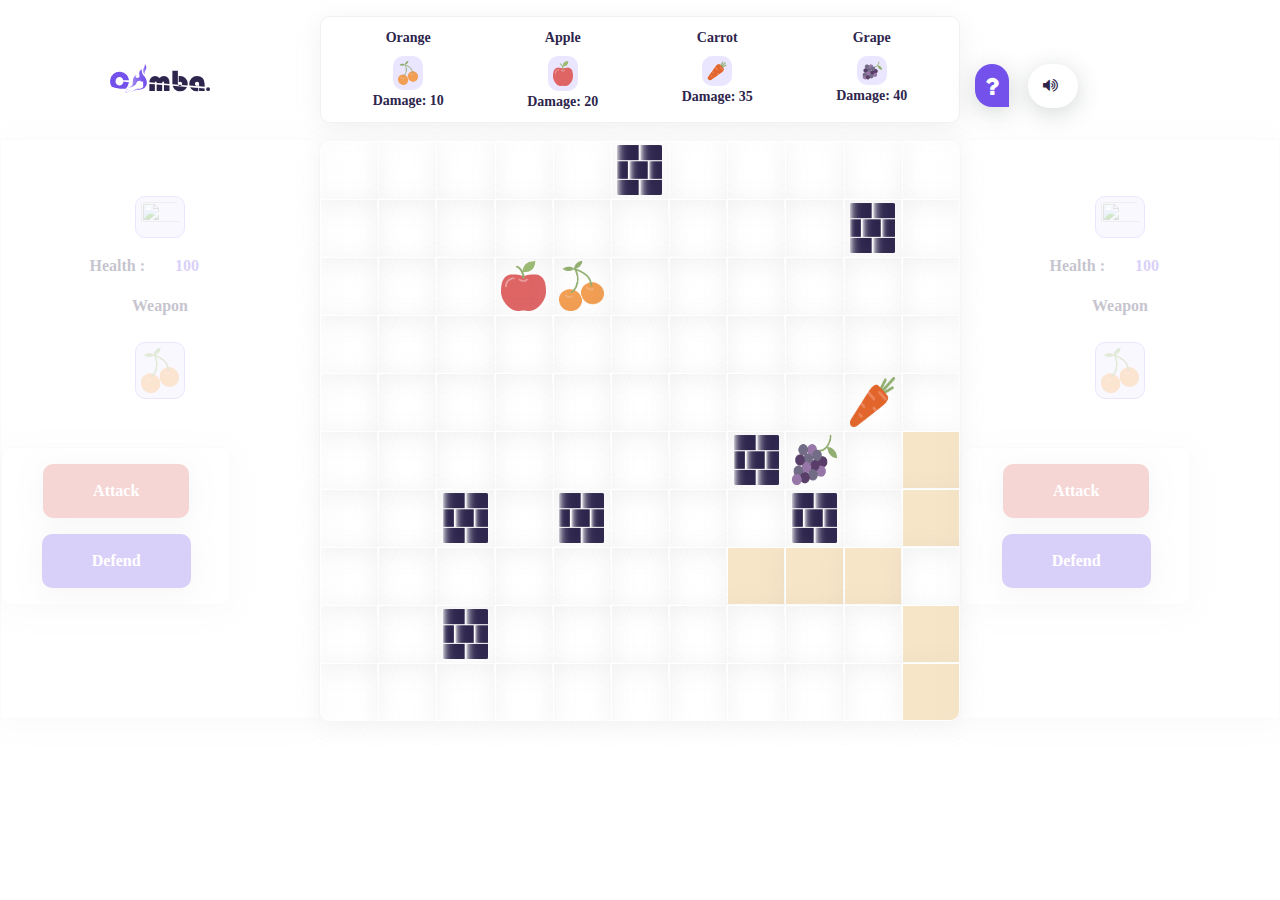
==== home.html @ 48c97e60 "Add attack and defend button" ====
<!DOCTYPE html>
<html lang="en">

<head>
    <meta charset="UTF-8">
    <meta name="viewport" content="width=device-width, initial-scale=1.0">
    <title>comba -Game board </title>

    <!--Tab icon-->
    <link rel="icon" href="./assets/imgs/logo/logo_single02.png">

    <!--Bootstrap CSS-->
    <link rel="stylesheet" href="https://stackpath.bootstrapcdn.com/bootstrap/4.3.1/css/bootstrap.min.css"
        integrity="sha384-ggOyR0iXCbMQv3Xipma34MD+dH/1fQ784/j6cY/iJTQUOhcWr7x9JvoRxT2MZw1T" crossorigin="anonymous" />

    <!--FontAwesome for icons-->
    <link rel="stylesheet" type="text/css"
        href="https://stackpath.bootstrapcdn.com/font-awesome/4.7.0/css/font-awesome.min.css">
    <link href="https://fonts.googleapis.com/css?family=Josefin+Sans&display=swap" rel="stylesheet">
    <link rel="stylesheet" href="./assets/css/home.css">
</head>

<body>

    <!-- Main Panel-->
    <div class="main container-fluid">
        <div class="row">
            <!-- Header-->
            <div class="col-12 mt-3">
                <div class="row">
                    <div class="col-3 text-center mt-5">
                        <img id="testRefresh" width="100" height="90" class="img-fluid"
                            src="./assets/imgs/logo/logo.svg" alt="logo-full">
                    </div>
                    <div class="col-6 damageInfos">
                        <div class="row make-shadow info-damage">
                            <div class="col-3 text-left">
                                <div class="row">
                                    <div class="col-12 text-center">Orange</div>
                                    <div class="col-12 text-center"><img width="30" height="20"
                                            src="./assets/imgs/weapons/orange.png" class="img-fluid mt-2 border-square"
                                            src="weapon orange" alt=""></div>
                                    <div class="col-12 text-center">Damage: 10</div>
                                </div>
                            </div>
                            <div class="col-3 text-left">
                                <div class="row">
                                    <div class="col-12 text-center">Apple</div>
                                    <div class="col-12 text-center"><img width="30" height="20"
                                            src="./assets/imgs/weapons/apple.png" class="img-fluid mt-2 border-square"
                                            src="weapon orange" alt=""></div>
                                    <div class="col-12 text-center">Damage: 20</div>
                                </div>
                            </div>
                            <div class="col-3 text-left">
                                <div class="row">
                                    <div class="col-12 text-center">Carrot</div>
                                    <div class="col-12 text-center"><img width="30" height="20"
                                            src="./assets/imgs/weapons/carrot.png" class="img-fluid mt-2 border-square"
                                            src="weapon orange" alt=""></div>
                                    <div class="col-12 text-center">Damage: 35</div>
                                </div>
                            </div>
                            <div class="col-3 text-left">
                                <div class="row">
                                    <div class="col-12 text-center">Grape</div>
                                    <div class="col-12 text-center"><img width="30" height="20"
                                            src="./assets/imgs/weapons/grape.png" class="img-fluid mt-2 border-square"
                                            src="weapon orange" alt=""></div>
                                    <div class="col-12 text-center">Damage: 40</div>
                                </div>
                            </div>
                        </div>
                    </div>
                    <div class="col-3 mt-5">
                        <div class="row">
                            <div class="col-2">
                                <!-- Button trigger modal -->
                                <button type="button" class="btn btn-primary button-help damageInfos"
                                    data-toggle="modal" data-target="#exampleModalLong">
                                    <i class="fa fa-question" style="color:white; font-size:24px;"></i>
                                </button>

                                <!-- Modal -->
                                <div class="modal fade" id="exampleModalLong" tabindex="-1" role="dialog"
                                    aria-labelledby="exampleModalLongTitle" aria-hidden="true">
                                    <div class="modal-dialog" role="document">
                                        <div class="modal-content">
                                            <div class="modal-header">
                                                <h5 class="modal-title" id="exampleModalLongTitle">
                                                    <div class="container">
                                                        <div class="row">
                                                            <div class="col-12 text-left">
                                                                <img style="width:40px; height: 50px;" class="img-fluid"
                                                                    src="./assets/imgs/logo/logo_single01.png" alt="">
                                                            </div>
                                                            <div class="col-12 text-left mt-3">
                                                                <strong>Help about Comba Game</strong>
                                                            </div>
                                                        </div>
                                                    </div>
                                                </h5>
                                                <button
                                                    style="color: #7451eb;background-color: #dad2f7;border-radius: 0px 0px 0px 10px;"
                                                    type="button" class="close" data-dismiss="modal" aria-label="Close">
                                                    <span aria-hidden="true">&times;</span>
                                                </button>
                                            </div>
                                            <div class="modal-body p-5">

                                                <div id="rules-section" class="modalContent">
                                                    <div class="text-left">
                                                        <div>
                                                            <h2> <strong style="color: #7451eb;">Game help</strong>
                                                            </h2>
                                                        </div>
                                                        <h4 class="mt-3"><strong>Movement rules</strong> </h4>
                                                        <ul>
                                                            <li>Movement takes place in turns.</li>
                                                            <li>For each turn, player can move from 1 to 3 boxes
                                                                (horizontally or vertically) before ending their
                                                                turn.</li>
                                                            <li>If player passes over a box containing a weapon, he
                                                                leave his current weapon on site and replace it with
                                                                the new one.</li>

                                                            <li>If players cross over adjacent squares (horizontally
                                                                or vertically), a battle begins.</li>
                                                        </ul>
                                                    </div>
                                                    <div class="text-left">
                                                        <h4><strong>Battle rules</strong></h4>
                                                        <ul>
                                                            <li>Each player attacks in turn.</li>
                                                            <li>Damage depends on the player's weapon.</li>
                                                            <li>Player can choose to attack or defend against the
                                                                next shot.</li>
                                                            <li>If the player chooses to defend themselves, they
                                                                sustain 50% less damage than normal.</li>
                                                            <li>As soon as life points of a player (initially 100)
                                                                falls to 0, game is over.</li>
                                                        </ul>
                                                    </div>
                                                </div>
                                            </div>
                                        </div>
                                    </div>
                                </div>
                            </div>
                            <div class="col-3 damageInfos text-center">
                                <div class="button-audio">
                                    <i class="fa fa-volume-up bgAudio" style="color:#2e254d; font-size:16px;"></i>
                                </div>
                            </div>
                            <div class="col-6">
                            </div>
                        </div>


                    </div>
                </div>
            </div>

            <!-- player One-->
            <div style="border-radius: 0px 10px 0px 0px;" class="col-3 col-md-3 mt-3 text-center make-shadow"
                id="playerOne">

                <div class="row">
                    <div class="col-12">
                        <div id="playerOneName" class="mt-5"></div>
                    </div>
                    <div class="col-12">
                        <img width="50" height="40" class="img-fluid mt-2 border-square make-border"
                            id="playerOnePicture" src="" alt="">
                    </div>
                    <div class="col-12">
                        <div class="row mt-2">
                            <div class="col-6 text-right mt-2">
                                <p>Health :</p>
                            </div>
                            <div id="healhtOne" class="col-6 text-left mt-2">
                                100
                            </div>
                        </div>
                    </div>
                    <div class="col-12">
                        <p>Weapon</p>
                    </div>
                    <div id="weaponPlayerOne" class="col-12">
                        <img width="50" height="40" class="img-fluid mt-2 border-square make-border"
                            src="./assets/imgs/weapons/orange.png" alt="">
                    </div>

                    <div class="col-12 mt-5 block-comba">
                        <div class="row make-shadowB">
                            <div class="col-12">
                                <button id="attackPlayerOne" class="btn-danger button-attack mt-3">Attack</button>
                            </div>
                            <div class="col-12 mt-3">
                                <button id="defendPlayerOne" class="btn-primary button-defend mb-3">Defend</button>
                            </div>
                        </div>
                    </div>

                </div>
            </div>
            <!-- End player One-->
            <div class="col-6 col-md-6 mb-3 text-center" id="root">

            </div>

            <!-- player Two-->
            <div style="border-radius: 10px 0px 0px 0px;" class="col-3 col-md-3 mt-3  text-center make-shadow"
                id="playerTwo">

                <div class="row">
                    <div class="col-12">
                        <div id="playerTwoName" class="mt-5"></div>
                    </div>
                    <div class="col-12">
                        <img width="50" height="40" class="img-fluid mt-2 border-square make-border"
                            id="playerTwoPicture" src="" alt="">
                    </div>
                    <div class="col-12">
                        <div class="row mt-2">
                            <div class="col-6 text-right mt-2">
                                <p>Health :</p>
                            </div>
                            <div id="healhtTwo" class="col-6 text-left mt-2">
                                100
                            </div>
                        </div>
                    </div>
                    <div class="col-12">
                        <p>Weapon</p>
                    </div>
                    <div id="weaponPlayerTwo" class="col-12">
                        <img width="50" height="40" class="img-fluid mt-2 border-square make-border"
                            src="./assets/imgs/weapons/orange.png" alt="">
                    </div>
                    <div class="col-12 mt-5 block-comba">
                        <div class="row make-shadowB">
                            <div class="col-12">
                                <button id="attackPlayerTwo" class="btn-danger button-attack mt-3">Attack</button>
                            </div>
                            <div class="col-12 mt-3">
                                <button id="defendPlayerTwo" class="btn-primary button-defend mb-3">Defend</button>
                            </div>
                        </div>
                    </div>

                </div>
                <!-- End player Two-->
            </div>
        </div>
    </div>
    </div>
    <div class="container mt-5" id="forPC">
        <div class="row">
            <div class="col-12">
                <img class="img-fluid" src="./assets/imgs/logo/logo.png" alt="logo">
            </div>
            <div class="col-12 tex-center mt-5">
                <p>This <strong style="color: #7451eb;">Game</strong> is only available for <strong>PC</strong> and
                    <strong>Tablettes</strong>.
                </p>
            </div>
        </div>
    </div>
</body>

<!-- Loading JS files-->

<script src="https://ajax.googleapis.com/ajax/libs/jquery/1.11.0/jquery.min.js"></script>
<script src="https://cdnjs.cloudflare.com/ajax/libs/popper.js/1.14.7/umd/popper.min.js"></script>
<script src="https://stackpath.bootstrapcdn.com/bootstrap/4.3.1/js/bootstrap.min.js"></script>
<script src="./assets/js/playStore.js"></script>
<script src="./assets/js/Cell.js"></script>
<script src="./assets/js/controlAudio.js"></script>
<script src="./assets/js/Grid.js"></script>
<script src="./assets/js/Game.js"></script>
<script src="./assets/js/Player.js"></script>
<script src="./assets/js/Weapon.js"></script>
<script src="./assets/js/moveManage.js"></script>
<script src="./assets/js/main.js"></script>

</html>
---- assets/css/home.css ----
body {
    width: 100%;
    height: 100%;
}

* {
    font-family: 'Poiret One', cursive;
    font-weight: 600;
    color: #2e254d;
}

::selection {
    background-color: #b5a0fa;
    color: #fff;
}

#root {
    top: 18px;
    margin: auto;
    height: 100%;
    width: 100%;
    padding: 0;
    border: none;
    border-radius: 10px;
    background-image: url('./../imgs/root-bg.jp');
    background-size: cover;
    background-repeat: no-repeat;
    background-attachment: fixed;
    background-position: center;
}



.border-square {
    padding: 5px;
    border-radius: 10Px;
    background-color: #ebe6ff;
}

.make-border {
    border: 1px solid #b5a0fa;
}

#healhtOne,
#healhtTwo,
#damagePlayerOne,
#damagePlayerTwo {
    color: #7451eb;
    font-weight: 600;
}

.make-shadow {
    box-shadow: 0 5px 25px rgba(179, 180, 180, 0.2);
    border: 1px solid #f1f1f1;
}

.info-damage {
    border-radius: 10px;
    font-size: 14px;
    padding: 10px;
}

.box {
    padding: 1.5% 1% 3.5% 3%;
    text-align: center;
    border: 0.1px solid #fff;
    display: inline-block;
    box-shadow: 0 5px 25px rgba(158, 158, 158, 0.15);
    cursor: pointer;
    color: transparent;

}

/*Players block*/
#playerTwo,
#playerOne {
    opacity: 0;
}

/*Buttons properties*/
.button-help:hover {
    background-color: #5f34eb;
}

.button-help {
    box-shadow: 0 5px 25px rgba(34, 60, 47, .2);
    transition: 2 box-shadow;
    border: none;
    outline: none;
    letter-spacing: 5px;
    background-color: #7451eb;
    padding: 10px 5px 5px 10px;
    border-radius: 100px 100px 0px 100px;
}

.button-audio {
    height: 100%;
    width: 100%;
    box-shadow: 0 5px 25px rgba(34, 60, 47, .2);
    transition: 2 box-shadow;
    border: none;
    box-sizing: border-box;
    letter-spacing: 5px;
    padding: 10px 10px 10px 10px;
    border-radius: 100px 100px 100px 100px;
}

.button-help:hover,
.button-audio:hover {
    box-shadow: 0 10px 25px rgba(34, 60, 47, .09);
}

/*button Game*/
.make-shadowB {
    box-shadow: 0 5px 25px rgba(179, 180, 180, 0.2);
    border-radius: 10px;
    width: 80%;
    display: flex;
    border: 1px solid #f1f1f1;
}
.button-defend {
    background-color: #7451eb;
    outline: none;
    border: none;
    padding: 15px 50px 15px 50px;
    box-shadow: 0 5px 25px rgba(122, 124, 123, 0.25);
    transition: 2 box-shadow;
    border-radius: 10px;
}

.button-defend:hover {
    background-color: #6039e0;
    box-shadow: 0 5px 25px rgba(255, 255, 255, 0.2);
}

.button-attack {
    background-color: #df6565;
    outline: none;
    border: none;
    border-radius: 10px;
    padding: 15px 50px 15px 50px;
    box-shadow: 0 5px 25px rgba(122, 124, 123, 0.25);
    transition: 2 box-shadow;
}

.button-attack:hover {
    background-color: #d34e4e;
    box-shadow: 0 5px 25px rgba(255, 255, 255, 0.2);
}

#forPC {
    display: none;
}

.obstacle,
.weapon,
.player {
    background-size: cover;
    background-repeat: no-repeat;
    background-position: center;
    background-size: 45px 50px;
}

.obstacle {
    background-image: url('../../assets/imgs/obstacles/wall.png');
}


/*-------------- Medias Queries for Mobile --------------*/

@media (max-width: 767.98px) {

    .main {
        display: none;
    }

    #forPC {
        display: block;
        font-size: 30px;
        font-weight: 200;
        text-align: center;
    }

}

/*-------------- Medias Query for Tablettes --------------*/

@media (max-width: 991.98px) {

    .obstacle,
    .weapon,
    .player {
        background-size: 25px 30px;
    }
}
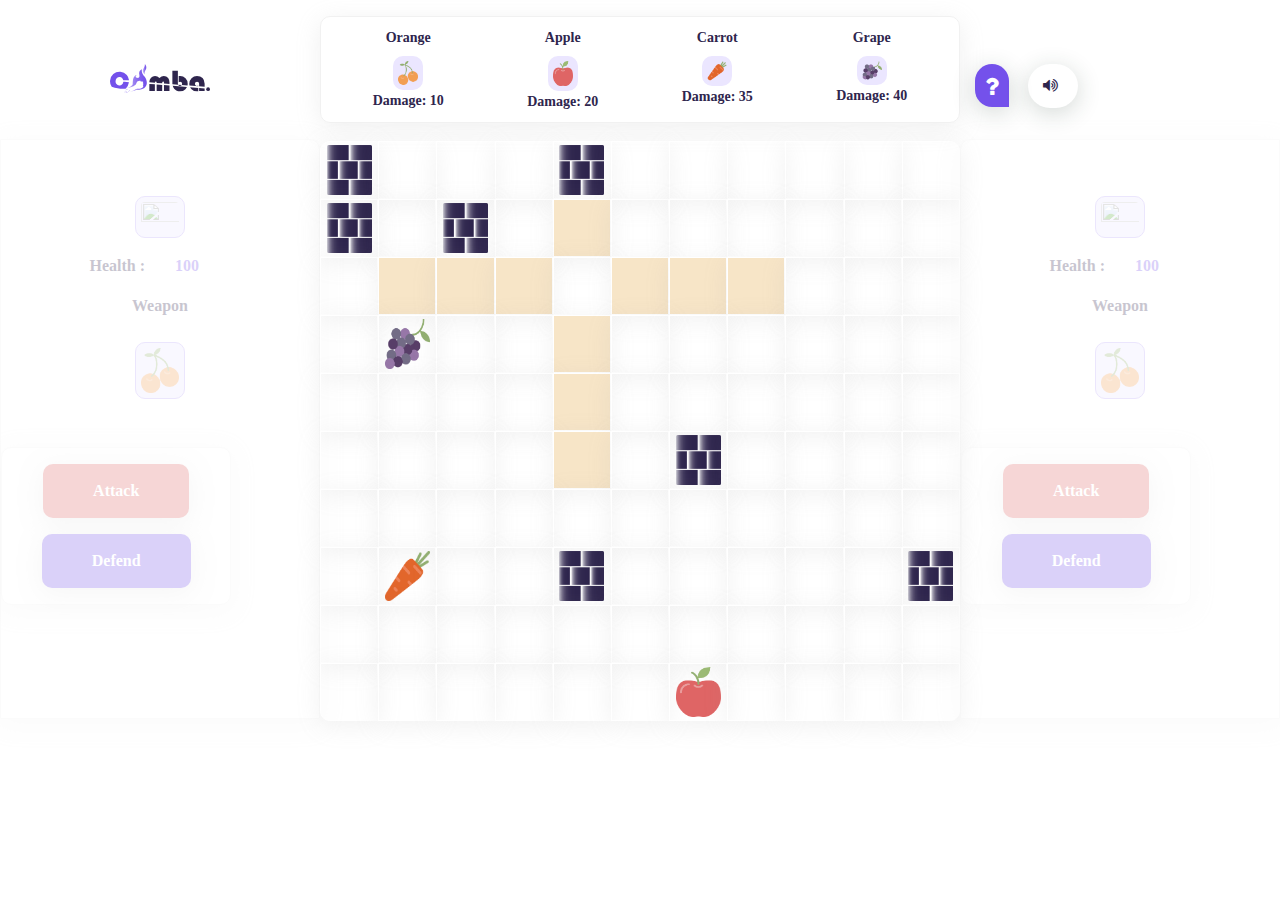
==== commit 13f62b8e: "Start with pick weapon feature" ====
--- a/home.html
+++ b/home.html
@@ -186,8 +186,8 @@
                     <div class="col-12">
                         <p>Weapon</p>
                     </div>
-                    <div id="weaponPlayerOne" class="col-12">
-                        <img width="50" height="40" class="img-fluid mt-2 border-square make-border"
+                    <div  class="col-12">
+                        <img id="weaponPlayerOne" width="50" height="40" class="img-fluid mt-2 border-square make-border"
                             src="./assets/imgs/weapons/orange.png" alt="">
                     </div>
 
@@ -234,8 +234,8 @@
                     <div class="col-12">
                         <p>Weapon</p>
                     </div>
-                    <div id="weaponPlayerTwo" class="col-12">
-                        <img width="50" height="40" class="img-fluid mt-2 border-square make-border"
+                    <div  class="col-12">
+                        <img id="weaponPlayerTwo" width="50" height="40" class="img-fluid mt-2 border-square make-border"
                             src="./assets/imgs/weapons/orange.png" alt="">
                     </div>
                     <div class="col-12 mt-5 block-comba">
@@ -281,7 +281,6 @@
 <script src="./assets/js/Game.js"></script>
 <script src="./assets/js/Player.js"></script>
 <script src="./assets/js/Weapon.js"></script>
-<script src="./assets/js/moveManage.js"></script>
 <script src="./assets/js/main.js"></script>
 
 </html>--- a/assets/css/home.css
+++ b/assets/css/home.css
@@ -29,7 +29,10 @@
     background-position: center;
 }
 
-
+/*Block comba hide by default*/
+.block-comba{
+    
+}
 
 .border-square {
     padding: 5px;
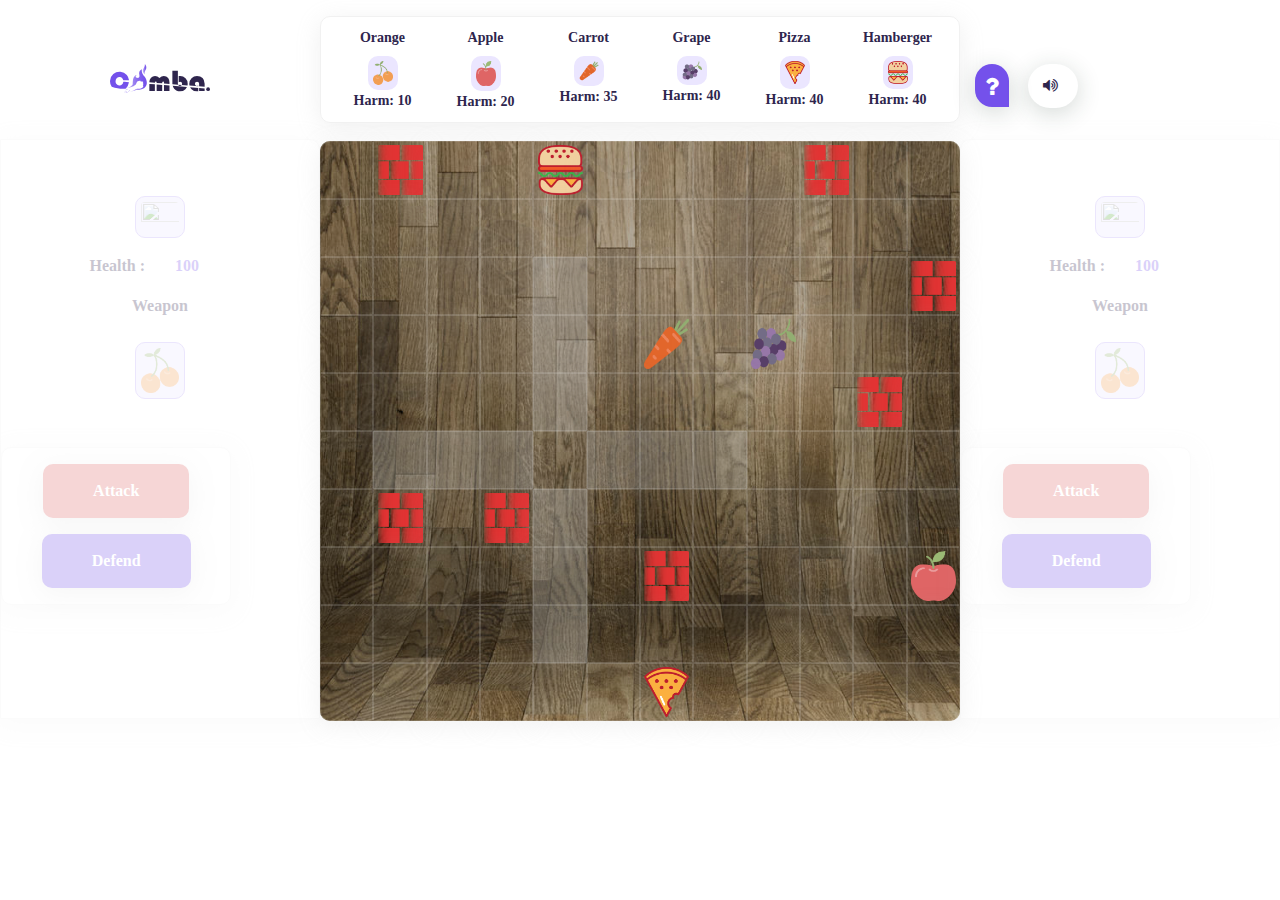
==== commit 1b13c2f2: "Add new weapons" ====
--- a/home.html
+++ b/home.html
@@ -34,40 +34,59 @@
                     </div>
                     <div class="col-6 damageInfos">
                         <div class="row make-shadow info-damage">
-                            <div class="col-3 text-left">
+
+                            <div class="col-2 text-left">
                                 <div class="row">
                                     <div class="col-12 text-center">Orange</div>
                                     <div class="col-12 text-center"><img width="30" height="20"
                                             src="./assets/imgs/weapons/orange.png" class="img-fluid mt-2 border-square"
-                                            src="weapon orange" alt=""></div>
-                                    <div class="col-12 text-center">Damage: 10</div>
-                                </div>
-                            </div>
-                            <div class="col-3 text-left">
+                                            alt=""></div>
+                                    <div class="col-12 text-center">Harm: 10</div>
+                                </div>
+                            </div>
+                            <div class="col-2 text-left">
                                 <div class="row">
                                     <div class="col-12 text-center">Apple</div>
                                     <div class="col-12 text-center"><img width="30" height="20"
                                             src="./assets/imgs/weapons/apple.png" class="img-fluid mt-2 border-square"
-                                            src="weapon orange" alt=""></div>
-                                    <div class="col-12 text-center">Damage: 20</div>
-                                </div>
-                            </div>
-                            <div class="col-3 text-left">
+                                            alt=""></div>
+                                    <div class="col-12 text-center">Harm: 20</div>
+                                </div>
+                            </div>
+                            <div class="col-2 text-left">
                                 <div class="row">
                                     <div class="col-12 text-center">Carrot</div>
                                     <div class="col-12 text-center"><img width="30" height="20"
                                             src="./assets/imgs/weapons/carrot.png" class="img-fluid mt-2 border-square"
-                                            src="weapon orange" alt=""></div>
-                                    <div class="col-12 text-center">Damage: 35</div>
-                                </div>
-                            </div>
-                            <div class="col-3 text-left">
+                                            alt=""></div>
+                                    <div class="col-12 text-center">Harm: 35</div>
+                                </div>
+                            </div>
+                            <div class="col-2 text-left">
                                 <div class="row">
                                     <div class="col-12 text-center">Grape</div>
                                     <div class="col-12 text-center"><img width="30" height="20"
                                             src="./assets/imgs/weapons/grape.png" class="img-fluid mt-2 border-square"
-                                            src="weapon orange" alt=""></div>
-                                    <div class="col-12 text-center">Damage: 40</div>
+                                            alt=""></div>
+                                    <div class="col-12 text-center">Harm: 40</div>
+                                </div>
+                            </div>
+                            <div class="col-2 text-left">
+                                <div class="row">
+                                    <div class="col-12 text-center">Pizza</div>
+                                    <div class="col-12 text-center"><img width="30" height="20"
+                                            src="./assets/imgs/weapons/pizza.png" class="img-fluid mt-2 border-square"
+                                            alt=""></div>
+                                    <div class="col-12 text-center">Harm: 40</div>
+                                </div>
+                            </div>
+                            <div class="col-2 text-left">
+                                <div class="row">
+                                    <div class="col-12 text-center">Hamberger</div>
+                                    <div class="col-12 text-center"><img width="30" height="20"
+                                            src="./assets/imgs/weapons/hamberger.png"
+                                            class="img-fluid mt-2 border-square" alt=""></div>
+                                    <div class="col-12 text-center">Harm: 40</div>
                                 </div>
                             </div>
                         </div>
@@ -186,9 +205,10 @@
                     <div class="col-12">
                         <p>Weapon</p>
                     </div>
-                    <div  class="col-12">
-                        <img id="weaponPlayerOne" width="50" height="40" class="img-fluid mt-2 border-square make-border"
-                            src="./assets/imgs/weapons/orange.png" alt="">
+                    <div class="col-12">
+                        <img id="weaponPlayerOne" width="50" height="40"
+                            class="img-fluid mt-2 border-square make-border" src="./assets/imgs/weapons/orange.png"
+                            alt="">
                     </div>
 
                     <div class="col-12 mt-5 block-comba">
@@ -234,9 +254,10 @@
                     <div class="col-12">
                         <p>Weapon</p>
                     </div>
-                    <div  class="col-12">
-                        <img id="weaponPlayerTwo" width="50" height="40" class="img-fluid mt-2 border-square make-border"
-                            src="./assets/imgs/weapons/orange.png" alt="">
+                    <div class="col-12">
+                        <img id="weaponPlayerTwo" width="50" height="40"
+                            class="img-fluid mt-2 border-square make-border" src="./assets/imgs/weapons/orange.png"
+                            alt="">
                     </div>
                     <div class="col-12 mt-5 block-comba">
                         <div class="row make-shadowB">
--- a/assets/css/home.css
+++ b/assets/css/home.css
@@ -20,13 +20,28 @@
     height: 100%;
     width: 100%;
     padding: 0;
-    border: none;
-    border-radius: 10px;
-    background-image: url('./../imgs/root-bg.jp');
+    position: relative;
+    border: none;
+    border-radius: 10px;
+    background-image: url('./../imgs/root-bg.jpg');
     background-size: cover;
     background-repeat: no-repeat;
     background-attachment: fixed;
     background-position: center;
+}
+
+#root::before{
+    content:' ';
+    position: absolute;
+    top: 0px;
+    right: 0px;
+    left: 0px;
+    bottom: 0px;
+    height: 100%;
+    height: 100%;
+    border-radius: 10px;
+    background-color: black;
+    opacity: 0.3;
 }
 
 /*Block comba hide by default*/
@@ -65,8 +80,9 @@
 
 .box {
     padding: 1.5% 1% 3.5% 3%;
+    position: relative;
     text-align: center;
-    border: 0.1px solid #fff;
+    border: 0.1px solid rgba(255, 255, 255, 0.15);
     display: inline-block;
     box-shadow: 0 5px 25px rgba(158, 158, 158, 0.15);
     cursor: pointer;
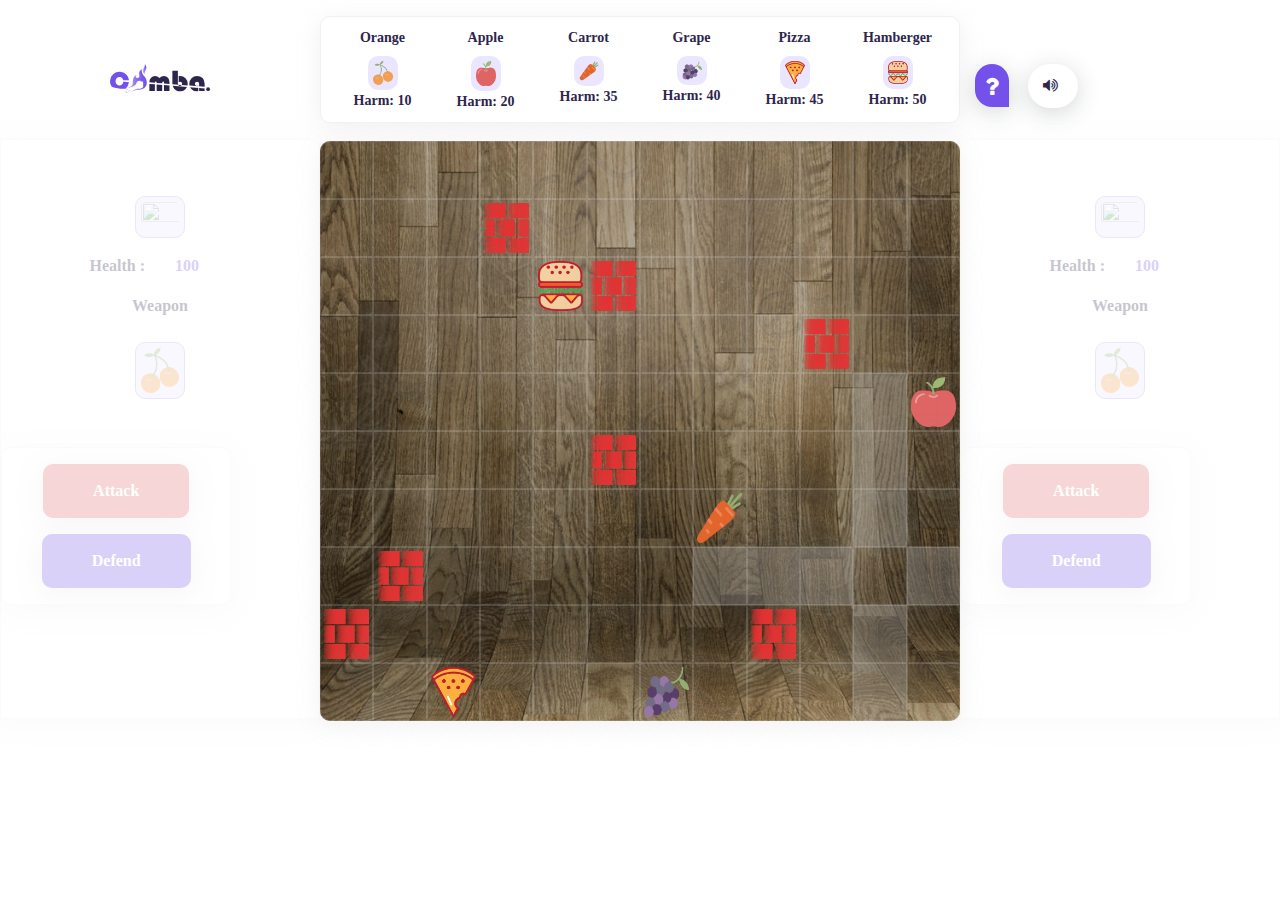
==== commit 125b0754: "Update README" ====
--- a/home.html
+++ b/home.html
@@ -77,7 +77,7 @@
                                     <div class="col-12 text-center"><img width="30" height="20"
                                             src="./assets/imgs/weapons/pizza.png" class="img-fluid mt-2 border-square"
                                             alt=""></div>
-                                    <div class="col-12 text-center">Harm: 40</div>
+                                    <div class="col-12 text-center">Harm: 45</div>
                                 </div>
                             </div>
                             <div class="col-2 text-left">
@@ -86,7 +86,7 @@
                                     <div class="col-12 text-center"><img width="30" height="20"
                                             src="./assets/imgs/weapons/hamberger.png"
                                             class="img-fluid mt-2 border-square" alt=""></div>
-                                    <div class="col-12 text-center">Harm: 40</div>
+                                    <div class="col-12 text-center">Harm: 50</div>
                                 </div>
                             </div>
                         </div>
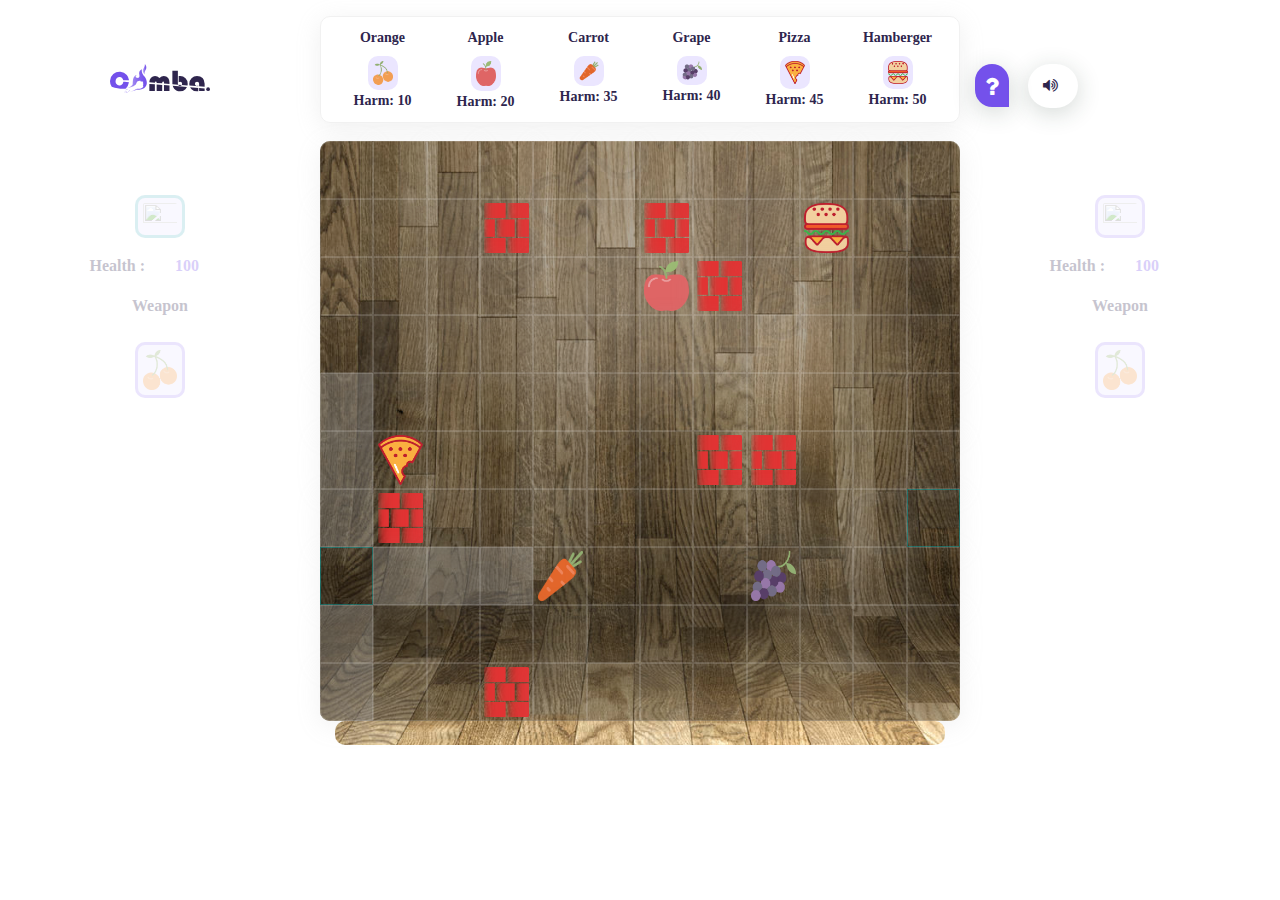
==== commit 6c06f5c4: "Allow batle start when two players are close" ====
--- a/home.html
+++ b/home.html
@@ -181,7 +181,7 @@
             </div>
 
             <!-- player One-->
-            <div style="border-radius: 0px 10px 0px 0px;" class="col-3 col-md-3 mt-3 text-center make-shadow"
+            <div style="border-radius: 0px 10px 0px 0px;" class="col-3 col-md-3 mt-3 text-center"
                 id="playerOne">
 
                 <div class="row">
@@ -189,7 +189,7 @@
                         <div id="playerOneName" class="mt-5"></div>
                     </div>
                     <div class="col-12">
-                        <img width="50" height="40" class="img-fluid mt-2 border-square make-border"
+                        <img width="50" height="40" class="img-fluid mt-2 border-square make-border-vert"
                             id="playerOnePicture" src="" alt="">
                     </div>
                     <div class="col-12">
@@ -207,11 +207,11 @@
                     </div>
                     <div class="col-12">
                         <img id="weaponPlayerOne" width="50" height="40"
-                            class="img-fluid mt-2 border-square make-border" src="./assets/imgs/weapons/orange.png"
+                            class="img-fluid mt-2 border-square make-border-violet" src="./assets/imgs/weapons/orange.png"
                             alt="">
                     </div>
 
-                    <div class="col-12 mt-5 block-comba">
+                    <div class="col-12 mt-5 block-combaOne">
                         <div class="row make-shadowB">
                             <div class="col-12">
                                 <button id="attackPlayerOne" class="btn-danger button-attack mt-3">Attack</button>
@@ -225,12 +225,53 @@
                 </div>
             </div>
             <!-- End player One-->
-            <div class="col-6 col-md-6 mb-3 text-center" id="root">
-
-            </div>
+            <div class="col-6 col-md-6 mb-3 text-center">
+                <div class="row">
+                    <div class="col-12" id="root">
+                    </div>
+                    <div class="col-12">
+                        <div id="rootOne" style="color: transparent;">n</div>
+                    </div>
+                    <div class="col-12 mt-3" id="rootTwo">
+                       <div class="row">
+                            <div class="col-12 my-5">
+                                <span><img width="80" height="100" src="./assets/imgs/logo/logo_single02.png" alt=""></span>
+                                <span style="font-size: 100px; font-weight: 900; color: #e43e3e;">Batle start</span>
+                            </div>
+                            <div class="col-12">
+                                <div class="row">
+                                    <div class="col-5 my-5">
+                                        <img width="100" height="80" class="img-fluid mt-2 border-round make-border-vert" id="playerOnePictureBatle" src=""
+                                            alt="">
+                                    </div>
+                                    <div class="col-2 my-5">
+                                        <p style="font-size: 100px; font-weight: 900; color: turquoise;">Vs</p>
+                                    </div>
+                                    <div class="col-5 my-5">
+                                        <img width="100" height="80" class="img-fluid mt-2 border-round make-border-vert" id="playerTwoPictureBatle" src=""
+                                            alt="">
+                                    </div>
+                                </div>
+                            </div>
+                       </div>
+                    </div>
+                    <div class="col-12">
+                        <div id="rootThree" style="color: transparent;">n</div>
+                    </div>
+                    <div class="col-12 mt-3" id="rootFour">
+                        <div >
+                            root Four
+                        </div>
+                    </div>
+                    <div class="col-12">
+                        <div id="rootFive" style="color: transparent;">n</div>
+                    </div>
+                </div>
+            </div>
+            
 
             <!-- player Two-->
-            <div style="border-radius: 10px 0px 0px 0px;" class="col-3 col-md-3 mt-3  text-center make-shadow"
+            <div style="border-radius: 10px 0px 0px 0px;" class="col-3 col-md-3 mt-3  text-center"
                 id="playerTwo">
 
                 <div class="row">
@@ -238,7 +279,7 @@
                         <div id="playerTwoName" class="mt-5"></div>
                     </div>
                     <div class="col-12">
-                        <img width="50" height="40" class="img-fluid mt-2 border-square make-border"
+                        <img width="50" height="40" class="img-fluid mt-2 border-square make-border-violet"
                             id="playerTwoPicture" src="" alt="">
                     </div>
                     <div class="col-12">
@@ -256,11 +297,11 @@
                     </div>
                     <div class="col-12">
                         <img id="weaponPlayerTwo" width="50" height="40"
-                            class="img-fluid mt-2 border-square make-border" src="./assets/imgs/weapons/orange.png"
+                            class="img-fluid mt-2 border-square make-border-violet" src="./assets/imgs/weapons/orange.png"
                             alt="">
                     </div>
-                    <div class="col-12 mt-5 block-comba">
-                        <div class="row make-shadowB">
+                    <div class="col-12 mt-5 block-combaTwo">
+                        <div class="row make-shadowB" style="float: right;">
                             <div class="col-12">
                                 <button id="attackPlayerTwo" class="btn-danger button-attack mt-3">Attack</button>
                             </div>
--- a/assets/css/home.css
+++ b/assets/css/home.css
@@ -14,9 +14,14 @@
     color: #fff;
 }
 
-#root {
+#root,
+#rootOne,
+#rootTwo,
+#rootThree,
+#rootFour,
+#rootFive {
     top: 18px;
-    margin: auto;
+    margin: none;
     height: 100%;
     width: 100%;
     padding: 0;
@@ -30,7 +35,9 @@
     background-position: center;
 }
 
-#root::before{
+#root::before,
+#rootTwo::before ,
+#rootFour::before {
     content:' ';
     position: absolute;
     top: 0px;
@@ -44,19 +51,35 @@
     opacity: 0.3;
 }
 
+#rootTwo,
+#rootThree,
+#rootFour,
+#rootFive {
+    display: none;
+}
 /*Block comba hide by default*/
-.block-comba{
-    
+.block-combaOne,
+.block-combaTwo {
+    display: none;
 }
 
 .border-square {
     padding: 5px;
-    border-radius: 10Px;
+    border-radius: 10px;
     background-color: #ebe6ff;
 }
-
-.make-border {
-    border: 1px solid #b5a0fa;
+.border-round {
+    padding: 10px;
+    border-radius: 100px;
+    background-color: rgba(179, 180, 180, 0.5);
+}
+
+.make-border-violet {
+    border: 3px solid #b5a0fa;
+}
+
+.make-border-vert {
+    border: 3px solid rgba(7, 165, 165, 0.5);
 }
 
 #healhtOne,
@@ -180,11 +203,6 @@
     background-size: 45px 50px;
 }
 
-.obstacle {
-    background-image: url('../../assets/imgs/obstacles/wall.png');
-}
-
-
 /*-------------- Medias Queries for Mobile --------------*/
 
 @media (max-width: 767.98px) {
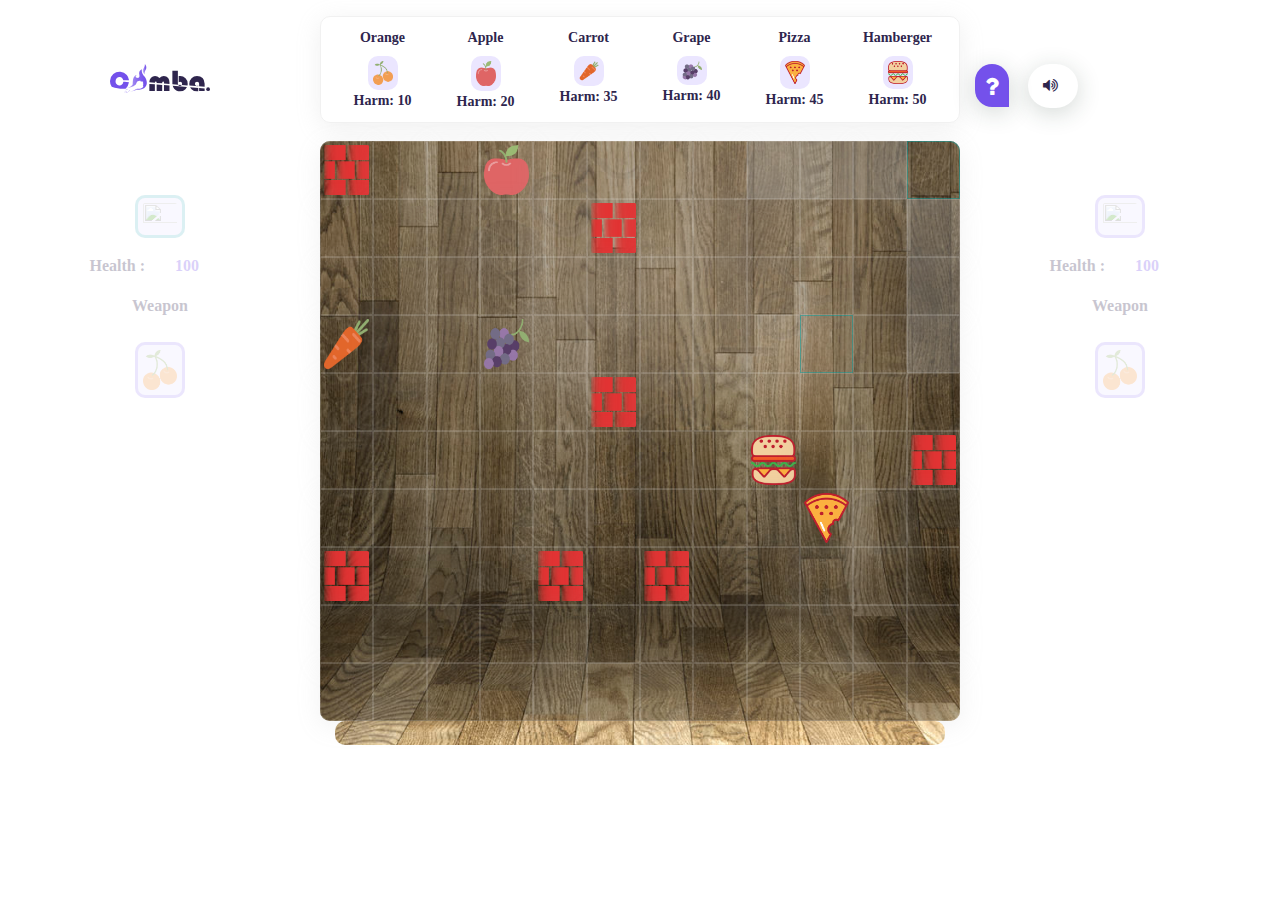
==== commit 41b5b26e: "Add block for the winner" ====
--- a/home.html
+++ b/home.html
@@ -181,8 +181,7 @@
             </div>
 
             <!-- player One-->
-            <div style="border-radius: 0px 10px 0px 0px;" class="col-3 col-md-3 mt-3 text-center"
-                id="playerOne">
+            <div style="border-radius: 0px 10px 0px 0px;" class="col-3 col-md-3 mt-3 text-center" id="playerOne">
 
                 <div class="row">
                     <div class="col-12">
@@ -207,8 +206,8 @@
                     </div>
                     <div class="col-12">
                         <img id="weaponPlayerOne" width="50" height="40"
-                            class="img-fluid mt-2 border-square make-border-violet" src="./assets/imgs/weapons/orange.png"
-                            alt="">
+                            class="img-fluid mt-2 border-square make-border-violet"
+                            src="./assets/imgs/weapons/orange.png" alt="">
                     </div>
 
                     <div class="col-12 mt-5 block-combaOne">
@@ -233,34 +232,73 @@
                         <div id="rootOne" style="color: transparent;">n</div>
                     </div>
                     <div class="col-12 mt-3" id="rootTwo">
-                       <div class="row">
+                        <div class="row">
                             <div class="col-12 my-5">
-                                <span><img width="80" height="100" src="./assets/imgs/logo/logo_single02.png" alt=""></span>
+                                <span><img width="80" height="100" src="./assets/imgs/logo/logo_single02.png"
+                                        alt=""></span>
                                 <span style="font-size: 100px; font-weight: 900; color: #e43e3e;">Batle start</span>
                             </div>
                             <div class="col-12">
                                 <div class="row">
                                     <div class="col-5 my-5">
-                                        <img width="100" height="80" class="img-fluid mt-2 border-round make-border-vert" id="playerOnePictureBatle" src=""
-                                            alt="">
+                                        <img width="100" height="80"
+                                            class="img-fluid mt-2 border-round make-border-vert"
+                                            id="playerOnePictureBatle" src="" alt="">
                                     </div>
                                     <div class="col-2 my-5">
                                         <p style="font-size: 100px; font-weight: 900; color: turquoise;">Vs</p>
                                     </div>
                                     <div class="col-5 my-5">
-                                        <img width="100" height="80" class="img-fluid mt-2 border-round make-border-vert" id="playerTwoPictureBatle" src=""
-                                            alt="">
-                                    </div>
-                                </div>
-                            </div>
-                       </div>
+                                        <img width="100" height="80"
+                                            class="img-fluid mt-2 border-round make-border-vert"
+                                            id="playerTwoPictureBatle" src="" alt="">
+                                    </div>
+                                </div>
+                            </div>
+                        </div>
                     </div>
                     <div class="col-12">
                         <div id="rootThree" style="color: transparent;">n</div>
                     </div>
                     <div class="col-12 mt-3" id="rootFour">
-                        <div >
-                            root Four
+                        <div>
+
+                            <div class="row">
+                                <div class="col-12 my-5">
+                                    <span style="font-size: 50px; font-weight: 900; color: #e43e3e;">The Game is over
+                                        !</span>
+                                </div>
+                                <div class="col-12 my-3">
+                                    <span style="font-size: 30px; font-weight: 900; color: white;">Winner is</span>
+                                </div>
+                                <div class="col-12">
+                                    <div class="row">
+                                        <div class="col-12 my-3">
+                                            <span><img width="100" height="80" class="img-fluid mt-2 border-round make-border-vert" id="PictureWinner" src="" alt=""></span>
+                                        </div>
+                                        <div class="col-12 mt-2 mb-3">
+                                            <span id="winnerName" style="font-size: 50px; font-weight: 900; color: turquoise;">Oreol</span>
+                                        </div>
+
+
+                                    </div>
+                                </div>
+
+                                <div class="col-12 mt-3 mb-5">
+                                    <div class="row">
+                                        <div class="col-6" style="float: right;">
+                                            <button id="newGame"
+                                                class="btn-danger button-attack mt-3">New Game</button>
+                                        </div>
+                                        <div class="col-6" style="float: left;">
+                                            <button id="replayGame"
+                                                class="btn-primary button-defend mb-3">Replay</button>
+                                        </div>
+                                    </div>
+                                </div>
+
+                            </div>
+
                         </div>
                     </div>
                     <div class="col-12">
@@ -268,11 +306,10 @@
                     </div>
                 </div>
             </div>
-            
+
 
             <!-- player Two-->
-            <div style="border-radius: 10px 0px 0px 0px;" class="col-3 col-md-3 mt-3  text-center"
-                id="playerTwo">
+            <div style="border-radius: 10px 0px 0px 0px;" class="col-3 col-md-3 mt-3  text-center" id="playerTwo">
 
                 <div class="row">
                     <div class="col-12">
@@ -297,8 +334,8 @@
                     </div>
                     <div class="col-12">
                         <img id="weaponPlayerTwo" width="50" height="40"
-                            class="img-fluid mt-2 border-square make-border-violet" src="./assets/imgs/weapons/orange.png"
-                            alt="">
+                            class="img-fluid mt-2 border-square make-border-violet"
+                            src="./assets/imgs/weapons/orange.png" alt="">
                     </div>
                     <div class="col-12 mt-5 block-combaTwo">
                         <div class="row make-shadowB" style="float: right;">
--- a/assets/css/home.css
+++ b/assets/css/home.css
@@ -54,7 +54,7 @@
 #rootTwo,
 #rootThree,
 #rootFour,
-#rootFive {
+#rootFive{
     display: none;
 }
 /*Block comba hide by default*/
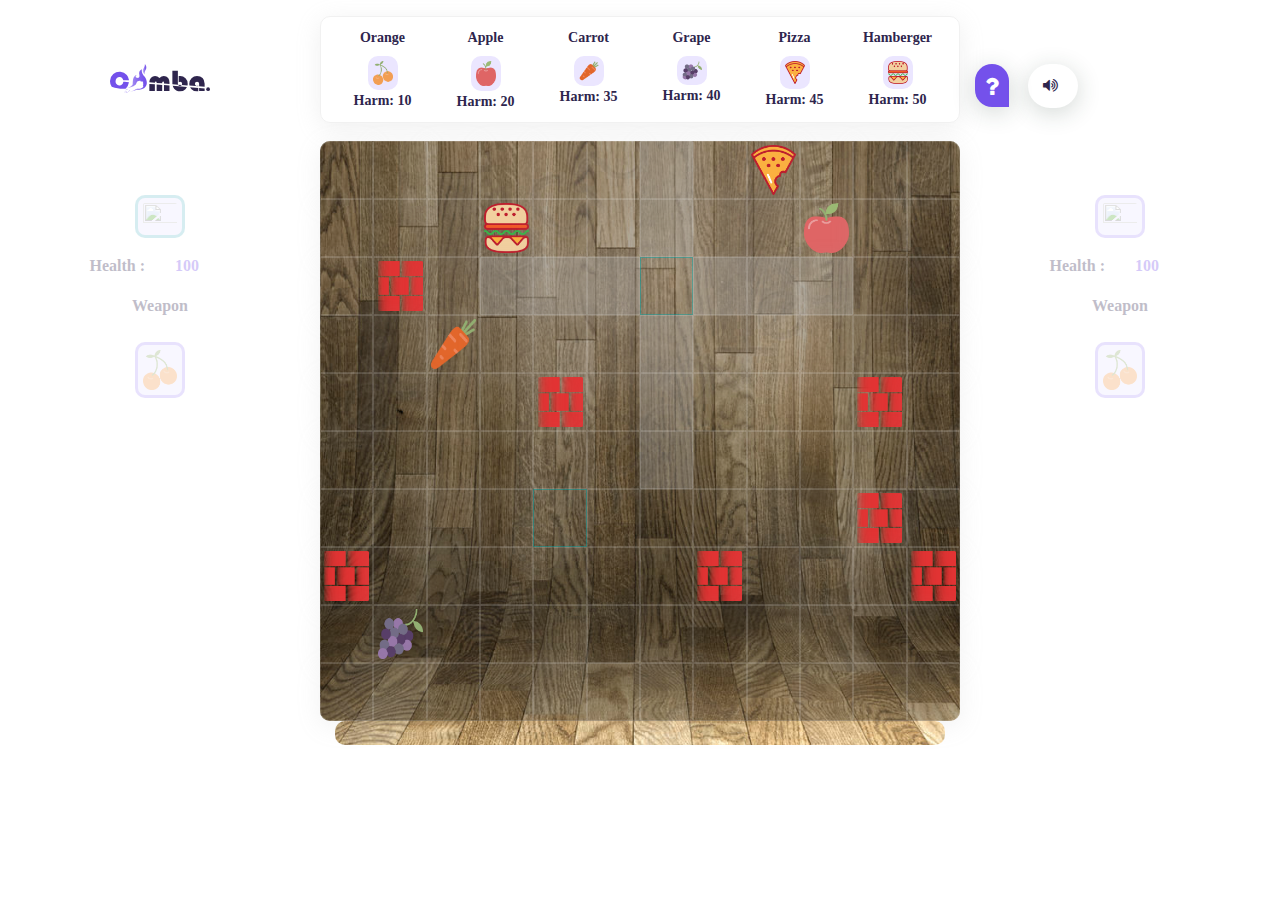
==== commit 8cd165eb: "Allow battle between players" ====
--- a/home.html
+++ b/home.html
@@ -209,6 +209,9 @@
                             class="img-fluid mt-2 border-square make-border-violet"
                             src="./assets/imgs/weapons/orange.png" alt="">
                     </div>
+                    <div class="col-12 mt-3">
+                       <p id="combaModePlayerOne" >Attack mode</p>
+                    </div>
 
                     <div class="col-12 mt-5 block-combaOne">
                         <div class="row make-shadowB">
@@ -234,9 +237,9 @@
                     <div class="col-12 mt-3" id="rootTwo">
                         <div class="row">
                             <div class="col-12 my-5">
-                                <span><img width="80" height="100" src="./assets/imgs/logo/logo_single02.png"
-                                        alt=""></span>
-                                <span style="font-size: 100px; font-weight: 900; color: #e43e3e;">Batle start</span>
+                                <!--span><img width="80" height="100" src="./assets/imgs/logo/logo_single02.png"
+                                        alt=""></span-->
+                                <span style="font-size: 100px; font-weight: 900; color: #e43e3e;">Battle start</span>
                             </div>
                             <div class="col-12">
                                 <div class="row">
@@ -336,6 +339,9 @@
                         <img id="weaponPlayerTwo" width="50" height="40"
                             class="img-fluid mt-2 border-square make-border-violet"
                             src="./assets/imgs/weapons/orange.png" alt="">
+                    </div>
+                    <div class="col-12 mt-3">
+                        <p id="combaModePlayerTwo">Attack mode</p>
                     </div>
                     <div class="col-12 mt-5 block-combaTwo">
                         <div class="row make-shadowB" style="float: right;">
--- a/assets/css/home.css
+++ b/assets/css/home.css
@@ -54,7 +54,9 @@
 #rootTwo,
 #rootThree,
 #rootFour,
-#rootFive{
+#rootFive,
+#combaModePlayerOne,
+#combaModePlayerTwo {
     display: none;
 }
 /*Block comba hide by default*/
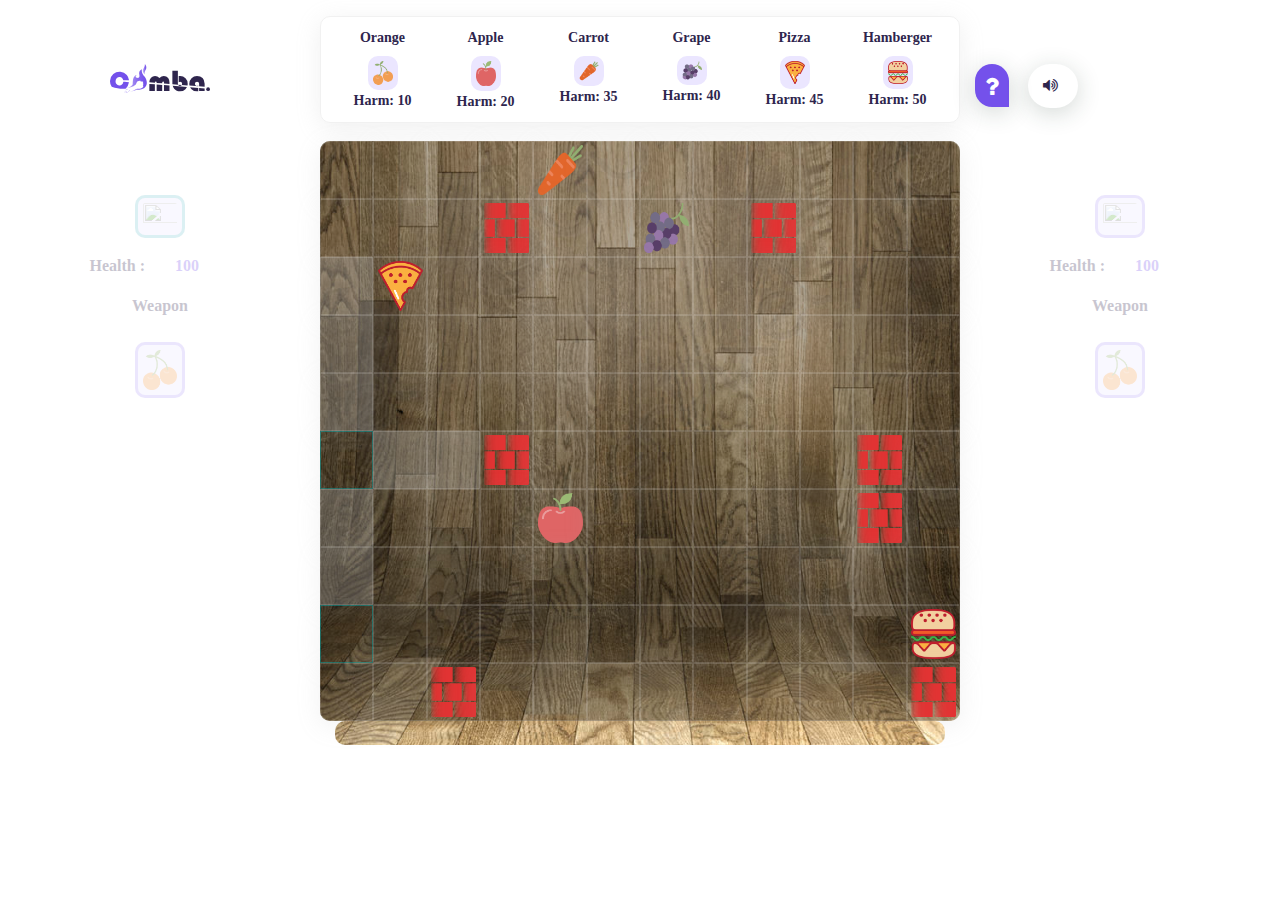
==== commit b2551fa7: "Optimize SEO" ====
--- a/home.html
+++ b/home.html
@@ -4,10 +4,35 @@
 <head>
     <meta charset="UTF-8">
     <meta name="viewport" content="width=device-width, initial-scale=1.0">
-    <title>comba -Game board </title>
-
+
+    <!-- Place this data between the <head> tags of your website -->
+    <title>Comba | Game board</title>
+    <meta name="description"
+        content="comba is an online game written JavaScript in which 2 players play each turn to compete." />
+    
     <!--Tab icon-->
     <link rel="icon" href="./assets/imgs/logo/logo_single02.png">
+    
+    <!-- Twitter Card data -->
+    <meta name="twitter:card" content="summary">
+    <meta name="twitter:site" content="@publisher_handle">
+    <meta name="twitter:title" content="Comba | Game board">
+    <meta name="twitter:description"
+        content="comba is an online game written JavaScript in which 2 players play each turn to compete.">
+    <meta name="twitter:creator" content="@author_handle">
+    <meta name="twitter:image" content="./assets/imgs/comba_04.png">
+    
+    
+    <!-- Open Graph data for Facebook-->
+    <meta property="og:title"
+        content="comba is an online game written JavaScript in which 2 players play each turn to compete." />
+    <meta property="og:type" content="website" />
+    <meta property="og:url" content="https://comba.netlify.app/" />
+    <meta property="og:image" content="./assets/imgs/comba_04.png" />
+    <meta property="og:description"
+        content="comba is an online game written JavaScript in which 2 players play each turn to compete." />
+    <meta property="og:site_name" content="Comba | Game board" />
+    <meta property="fb:admins" content="Facebook numeric ID" />
 
     <!--Bootstrap CSS-->
     <link rel="stylesheet" href="https://stackpath.bootstrapcdn.com/bootstrap/4.3.1/css/bootstrap.min.css"
